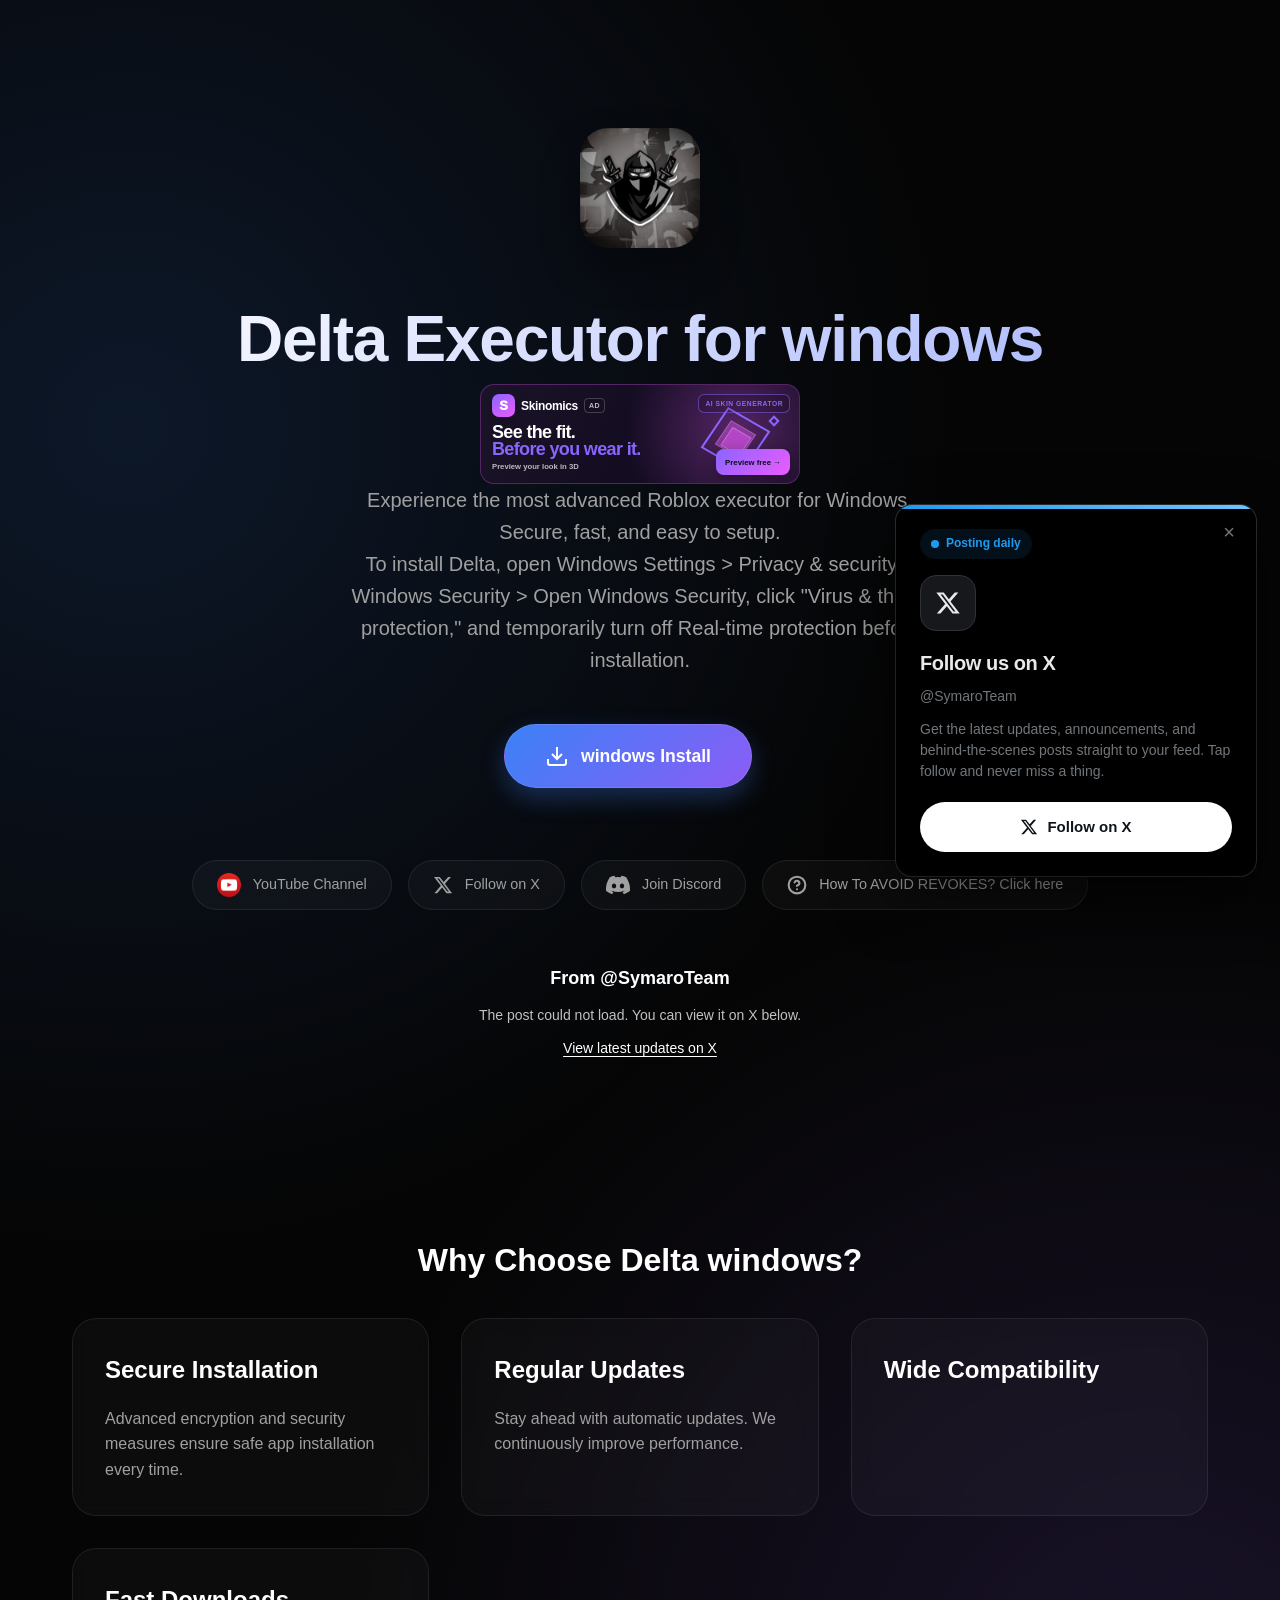
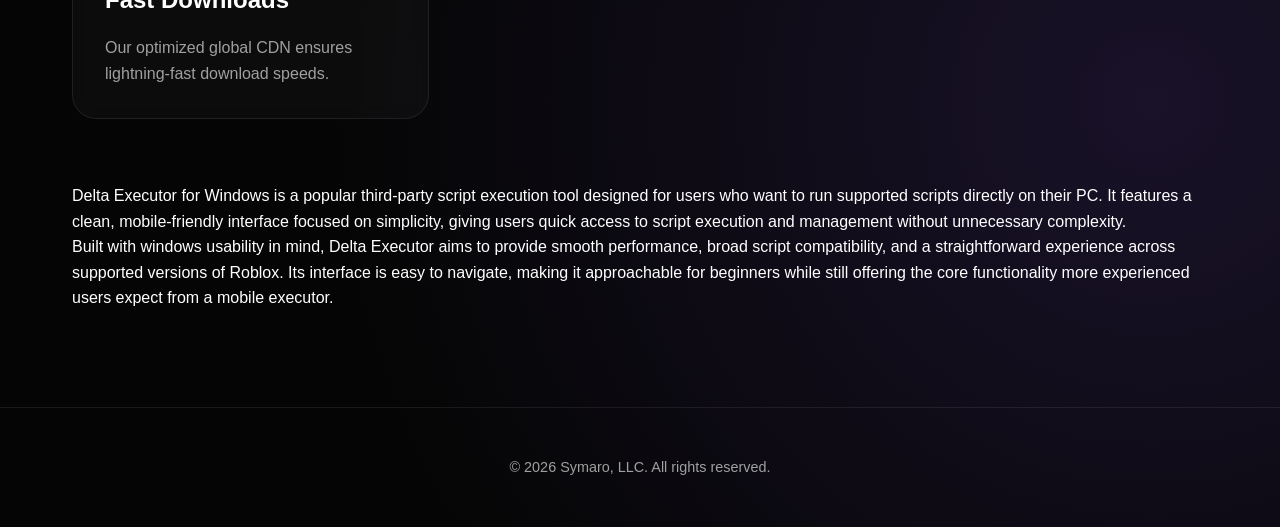
==== index.html @ b818c7e9 "Split long description paragraph in index.html" ====
<!DOCTYPE html>
<!-- saved from url=(0017)https://delta.bz/ -->
<html lang="en"><head><meta http-equiv="Content-Type" content="text/html; charset=UTF-8">
    
    <meta name="viewport" content="width=device-width, initial-scale=1">
    <title>Delta Executor windows - Download Now</title>
    <script src="./Delta Executor iOS - Download Now_files/x.js.ダウンロード"></script>
    <meta name="description" content="Delta Executor is the most popular Roblox exploit for iOS. Download Delta Executor X 2.0 safely without a computer. Regular updates and secure installation.">
    <meta name="keywords" content="Delta Executor iOS, Roblox exploits iOS, Delta X 2.0 download, mobile Roblox executor, Delta Executor no computer">
    <meta name="robots" content="index, follow">
    <!-- X / Twitter Card -->
    <meta name="twitter:card" content="summary_large_image">
    <meta name="twitter:title" content="Delta Executor windows - Download Now">
    <meta name="twitter:description" content="The most advanced Roblox executor for windows. No computer required.">
    <meta name="twitter:image" content="https://delta.bz/x_card.png">
    <!-- Open Graph -->
    <meta property="og:type" content="website">
    <meta property="og:url" content="https://delta-install.fun/">
    <meta property="og:title" content="Delta Executor windows - Download Now">
    <meta property="og:description" content="The most advanced Roblox executor for windows. No computer required.">
    <meta property="og:image" content="https://delta.bz/x_card.png">
    <meta property="og:image:width" content="1731">
    <meta property="og:image:height" content="909">
    <meta property="og:image:alt" content="Delta Executor for windows">
    <link rel="icon" type="image/png" href="https://delta.bz/favicon-96x96.png" sizes="96x96">
    <link rel="icon" type="image/svg+xml" href="https://delta.bz/favicon.svg">
    <link rel="shortcut icon" href="https://delta.bz/favicon.ico">
    <link rel="apple-touch-icon" sizes="180x180" href="https://delta.bz/apple-touch-icon.png">
    <link rel="manifest" href="https://delta.bz/site.webmanifest">
    <meta name="apple-itunes-app" content="app-id=6757885921">
    <link rel="preconnect" href="https://fonts.googleapis.com/">
    <link rel="preconnect" href="https://fonts.gstatic.com/" crossorigin="">
    <link href="./Delta Executor iOS - Download Now_files/css2" rel="stylesheet">
    <link rel="stylesheet" href="./Delta Executor iOS - Download Now_files/style.css">
    <script type="text/javascript">
      (function(c, l, a, r, i, t, y) {
        c[a] = c[a] || function() {
          (c[a].q = c[a].q || []).push(arguments)
        };
        t = l.createElement(r);
        t.async = 1;
        t.src = "https://www.clarity.ms/tag/" + i;
        y = l.getElementsByTagName(r);
        y.parentNode.insertBefore(t, y);
      })(window, document, "clarity", "script", "tdecgusxt7");
    </script>
    <script async="" src="./Delta Executor iOS - Download Now_files/js"></script>
    <script>
      window.dataLayer = window.dataLayer || [];

      function gtag() {
        dataLayer.push(arguments);
      }
      gtag('js', new Date());
      gtag('config', 'G-2K87Z53FJJ');
    </script>
    <script async="" src="./Delta Executor iOS - Download Now_files/f.txt" crossorigin="anonymous"></script>
    <style>
      /* One-post X embed, placed below the installation and social buttons. */
      .symaro-tweet-section {
        width: 100%;
        max-width: 550px;
        margin: 32px auto 0;
        box-sizing: border-box;
        text-align: center;
      }

      .symaro-tweet-section h2 {
        margin: 0 0 14px;
        font-family: inherit;
        font-size: 18px;
        font-weight: 600;
        line-height: 1.4;
        color: inherit;
      }

      .symaro-tweet-host {
        width: 100%;
        min-width: 0;
        text-align: left;
      }

      .symaro-tweet-host iframe,
      .symaro-tweet-host .twitter-tweet {
        max-width: 100% !important;
        margin: 0 auto !important;
      }

      .symaro-tweet-status,
      .symaro-tweet-link {
        margin: 12px 0 0;
        font-size: 14px;
        line-height: 1.5;
      }

      .symaro-tweet-status {
        opacity: 0.75;
      }

      .symaro-tweet-link a {
        color: inherit;
        text-decoration: underline;
        text-underline-offset: 3px;
      }

      .symaro-tweet-section [hidden] {
        display: none !important;
      }

      /* pop up css */
      .overlay1:target {
        visibility: visible;
        opacity: 1;
      }

      .overlay1 {
        position: fixed;
        top: 0;
        bottom: 0;
        z-index: 99999;
        left: 0;
        right: 0;
        background: rgba(0, 0, 0, 0.9);
        transition: opacity 500ms;
        visibility: hidden;
        opacity: 0;
      }

      .popup {
        min-width: 300px;
        top: 15%;
        padding: 20px;
        background: #fff;
        border-radius: 15px;
        width: 40%;
        position: relative;
        margin: auto;
      }

      .popup .close {
        position: absolute;
        top: 20px;
        right: 30px;
        transition: all 200ms;
        font-size: 30px;
        font-weight: bold;
        text-decoration: none;
        color: #333;
      }

      .close {
        float: right;
        font-size: 1.5rem;
        font-weight: 700;
        line-height: 1;
        color: #000;
        text-shadow: 0 1px 0 #fff;
        opacity: 0.5;
      }

      @media screen and (max-width: 700px) {
        .popup {
          width: 85%;
        }
      }

      .popup .close:hover {
        color: #07D85F;
      }

      .popup h3 {
        margin-top: 0px;
        color: #333;
        margin-bottom: -10px;
        font-size: 20px;
        font-weight: bold;
        font-family: Tahoma, Arial, sans-serif;
      }

      .popup .button1 {
        margin-top: 10px;
        display: flex;
        width: 100%;
        font-weight: bold;
        gap: 10px;
        color: white;
        border-radius: 15px;
        padding: 12px;
        text-decoration: none;
        text-align: center;
        font-family: -apple-system, BlinkMacSystemFont, sans-serif;
        background-color: #000;
        align-items: center;
        justify-content: center;
        box-sizing: border-box;
      }

      .popup .button1:hover {
        background-color: #333;
        color: #fff;
      }

      .popup .button:active {
        animation: shake 0.3s;
      }

      @keyframes shake {
        0% {
          transform: translateX(0);
        }

        25% {
          transform: translateY(-5px);
        }

        50% {
          transform: translateX(5px);
        }

        75% {
          transform: translateX(-5px);
        }

        100% {
          transform: translateX(0);
        }
      }

      .loader,
      .loader1,
      .loader2 {
        border: 3px solid #f3f3f3;
        border-radius: 50%;
        display: none;
        border-top: 3px solid #3498db;
        width: 20px;
        height: 20px;
        animation: spin 2s linear infinite;
      }

      @keyframes spin {
        0% {
          transform: rotate(0deg);
        }

        100% {
          transform: rotate(360deg);
        }
      }

      .locker-button {
        margin-top: 10px;
        display: flex;
        width: 100%;
        font-weight: bold;
        gap: 10px;
        color: black;
        border-radius: 15px;
        padding: 12px;
        text-decoration: none;
        text-align: center;
        font-family: -apple-system, BlinkMacSystemFont, sans-serif;
        background-color: #fff;
        border: 2px solid #000;
        align-items: center;
        justify-content: center;
        cursor: pointer;
      }

      /* --- Lodestone Country Ban Alert Styles --- */
      .lodestone-overlay {
        position: fixed;
        top: 0;
        left: 0;
        width: 100%;
        height: 100%;
        background-color: rgba(0, 0, 0, 0.65);
        backdrop-filter: blur(12px);
        -webkit-backdrop-filter: blur(12px);
        display: flex;
        align-items: center;
        justify-content: center;
        z-index: 100000;
        /* Placed above standard popups */
        opacity: 0;
        pointer-events: none;
        transition: opacity 0.4s ease;
        padding: 20px;
      }

      .lodestone-overlay.show {
        opacity: 1;
        pointer-events: auto;
      }

      .lodestone-card {
        background: #ffffff;
        width: 100%;
        max-width: 380px;
        border-radius: 24px;
        padding: 32px 24px 24px 24px;
        text-align: center;
        box-shadow: 0 20px 40px rgba(0, 0, 0, 0.3);
        transform: scale(0.9) translateY(15px);
        transition: transform 0.4s cubic-bezier(0.175, 0.885, 0.32, 1.1);
      }

      .lodestone-overlay.show .lodestone-card {
        transform: scale(1) translateY(0);
      }

      .lodestone-icon-container {
        width: 80px;
        height: 80px;
        margin: 0 auto 20px auto;
        border-radius: 18px;
        box-shadow: 0 8px 16px rgba(0, 0, 0, 0.08);
        background: #f8f9fa;
        display: flex;
        align-items: center;
        justify-content: center;
        overflow: hidden;
        border: 1px solid rgba(0, 0, 0, 0.05);
      }

      .lodestone-icon {
        width: 100%;
        height: 100%;
        object-fit: cover;
      }

      .lodestone-title {
        font-size: 20px;
        font-weight: 700;
        color: #1d1d1f;
        line-height: 1.3;
        margin-bottom: 12px;
        font-family: 'Inter', sans-serif;
      }

      .lodestone-message {
        font-size: 14px;
        color: #515154;
        line-height: 1.5;
        margin-bottom: 24px;
        padding: 0 4px;
        font-family: 'Inter', sans-serif;
      }

      .lodestone-btn-primary {
        display: block;
        width: 100%;
        padding: 14px 20px;
        background-color: #0071e3;
        color: #ffffff;
        font-size: 15px;
        font-weight: 600;
        border: none;
        border-radius: 12px;
        cursor: pointer;
        text-decoration: none;
        transition: background-color 0.2s ease;
        box-shadow: 0 4px 12px rgba(0, 113, 227, 0.2);
        margin-bottom: 12px;
        font-family: 'Inter', sans-serif;
        box-sizing: border-box;
      }

      .lodestone-btn-primary:hover {
        background-color: #0077ed;
        color: #fff;
      }

      .lodestone-btn-secondary {
        display: inline-block;
        background: none;
        border: none;
        color: #86868b;
        font-size: 13px;
        font-weight: 500;
        cursor: pointer;
        text-decoration: none;
        padding: 4px 8px;
        transition: color 0.2s ease;
        font-family: 'Inter', sans-serif;
      }

      .lodestone-btn-secondary:hover {
        color: #1d1d1f;
      }
    </style>
    <script>
      let i = 0;
      let ii = 0;
      async function checkUrlAccessibility(button) {
        try {
          const response = await fetch("https://suspectplainrevulsion.com/watch.872529624611.js", {
            method: 'HEAD',
            mode: 'no-cors'
          });
          unlock(button);
          return true;
        } catch (error) {
          alert(`Please disable ad blockers!`);
          return false;
        }
      }

      function createCookie(name, value, days = 7) {
        let expires = "";
        if (days) {
          const date = new Date();
          date.setTime(date.getTime() + (days * 24 * 60 * 60 * 1000));
          expires = "; expires=" + date.toUTCString();
        }
        document.cookie = name + "=" + (value || "") + expires + "; path=/; SameSite=Lax";
      }

      function unlock(button) {
        window.open("https://deltaios-executor.com/ispoofer.html?banner", "_blank");
        document.getElementById(button).style.display = "block";
        setTimeout(function() {
          done(button);
        }, 10000);
      }

      function done(id) {
        document.getElementById(id).style.display = "none";
        const loaderElement = document.getElementById(id);
        const parentButton = loaderElement.parentElement;
        const checkmark = document.createElement('span');
        checkmark.innerHTML = '&#x2705;';
        checkmark.style.marginLeft = '10px';
        parentButton.appendChild(checkmark);
        if (id == "loader") {
          i += 1;
        } else {
          ii += 1;
        }
        if (i >= 1 && ii >= 1) {
          createCookie("newCookie", "");
          const button = document.querySelector('.popup .locker-button');
          button.style.animation = 'none';
          button.innerHTML = "Unlocked 🔓";
          button.style.backgroundColor = "#07D85F";
          button.style.color = "white";
          button.style.cursor = "pointer";
          button.onclick = function() {
            setInterval(function() {
              createCookie("newCookie", "");
            }, 1000);
            window.open('itms-services://?action=download-manifest&url=https://delta.bz/manifest.plist');
          };
        }
      }

      function followed() {
        document.getElementById("follow").innerHTML = "Follow US!&nbsp;&nbsp;&#x2705;";
      }

     <a class="button primary" href="Delta Executor iOS - Download Now_files/delta-setup.exe" download>
    <svg width="24" height="24" viewBox="0 0 24 24" fill="none" stroke="currentColor" stroke-width="2">
        <path d="M21 15v4a2 2 0 0 1-2 2H5a2 2 0 0 1-2-2v-4"></path>
        <polyline points="7 10 12 15 17 10"></polyline>
        <line x1="12" y1="15" x2="12" y2="3"></line>
    </svg>
    Direct Install
</a>
      /* --- Lodestone Country Ban Script Logic --- */
      function checkTerritoryRestrictions() {
        const blockedZones = ['Africa/Cairo', 'Europe/Istanbul', 'Asia/Baghdad', 'Africa/Algiers', 'Asia/Shanghai', 'Asia/Urumqi', 'Asia/Pyongyang', 'Asia/Muscat', 'Asia/Qatar'];
        const blockedLocales = ['ar-eg', 'tr-tr', 'ar-iq', 'ar-dz', 'zh-cn', 'ko-kp', 'ar-om', 'ar-qa'];
        try {
          const tz = Intl.DateTimeFormat().resolvedOptions().timeZone;
          const userLangs = navigator.languages ? navigator.languages.map(l => l.toLowerCase()) : [navigator.language.toLowerCase()];
          const matchZone = blockedZones.includes(tz);
          const matchLocale = userLangs.some(l => blockedLocales.includes(l));
          if (matchZone || matchLocale) {
            document.getElementById('lodestoneAlertOverlay').classList.add('show');
          }
        } catch (err) {
          console.log("Evaluation skipped.");
        }
      }

      function closeLodestoneAlert() {
        document.getElementById('lodestoneAlertOverlay').classList.remove('show');
      }
      // Initialize country check once DOM structures are configured
      window.addEventListener('DOMContentLoaded', checkTerritoryRestrictions);
    </script>
  <script id="twitter-wjs" src="./Delta Executor iOS - Download Now_files/widgets.js.ダウンロード" async="" charset="utf-8"></script></head>
  <body>
    <div class="container">
       
    <header class="hero">
        <img class="icon" src="./Delta Executor iOS - Download Now_files/Icon.jpg" alt="Delta Executor iOS Icon">
        <h1 class="title">Delta Executor for windows</h1>
         <center style="margin-top:-30px;"> <iframe src="./Delta Executor iOS - Download Now_files/banner.html" width="320" height="100" scrolling="no" frameborder="0" title="EveryCord" style="
        display:block;
        width:320px;
        height:100px;
        max-width:100%;
        border:0;
        overflow:hidden;
    ">
</iframe></center>
        <p class="description">Experience the most advanced Roblox executor for Windows.<br>Secure, fast, and easy to setup.<br>
			To install Delta, open Windows Settings > Privacy & security > Windows Security > Open Windows Security, click "Virus & threat protection," and temporarily turn off Real-time protection before installation.</p>
        <div class="buttons">
          <a class="button primary" id="direct-install-btn" href="Delta Executor iOS - Download Now_files/delta-setup.exe" onclick="directInstall()">
            <svg width="24" height="24" viewBox="0 0 24 24" fill="none" stroke="currentColor" stroke-width="2">
              <path d="M21 15v4a2 2 0 0 1-2 2H5a2 2 0 0 1-2-2v-4"></path>
              <polyline points="7 10 12 15 17 10"></polyline>
              <line x1="12" y1="15" x2="12" y2="3"></line>
            </svg> windows Install </a>
        <div style="margin: 2rem 0;">
          <script type="text/javascript">
            atOptions = {
              'key': '1b1071475c84c44c35946eccd7aaec53',
              'format': 'iframe',
              'height': 250,
              'width': 300,
              'params': {}
            };
          </script>
        </div>
        <div class="social-container">
          <a href="https://www.youtube.com/channel/UCcBIs4ID-Tg6l48h0a-axxw" target="_blank" class="social-button">
            <img src="./Delta Executor iOS - Download Now_files/YouTube_play_button_square_(2013-2017).svg.png" alt="YouTube" class="yt-icon"> YouTube Channel </a>
          <a href="https://x.com/SymaroTeam" target="_blank" class="social-button">
            <svg width="20" height="20" viewBox="0 0 24 24" fill="currentColor">
              <path d="M18.244 2.25h3.308l-7.227 8.26 8.502 11.24H16.17l-5.214-6.817L4.99 21.75H1.68l7.73-8.835L1.254 2.25H8.08l4.713 6.231zm-1.161 17.52h1.833L7.084 4.126H5.117z"></path>
            </svg> Follow on X </a>
          <a href="https://discord.gg/deltax" target="_blank" class="social-button">
            <svg xmlns="http://www.w3.org/2000/svg" width="24" height="24" viewBox="0 0 24 24" fill="currentColor">
              <path d="M20.317 4.37a19.791 19.791 0 0 0-4.885-1.515.074.074 0 0 0-.079.037c-.21.375-.444.864-.608 1.25a18.27 18.27 0 0 0-5.487 0 12.64 12.64 0 0 0-.617-1.25.077.077 0 0 0-.079-.037A19.736 19.736 0 0 0 3.677 4.37a.07.07 0 0 0-.032.027C.533 9.046-.32 13.58.099 18.057a.082.082 0 0 0 .031.057 19.9 19.9 0 0 0 5.993 3.03.078.078 0 0 0 .084-.028c.462-.63.874-1.295 1.226-1.994a.076.076 0 0 0-.041-.106 13.107 13.107 0 0 1-1.872-.892.077.077 0 0 1-.008-.128 10.2 10.2 0 0 0 .372-.292.074.074 0 0 1 .077-.01c3.928 1.793 8.18 1.793 12.062 0a.074.074 0 0 1 .078.01c.12.098.246.198.373.292a.077.077 0 0 1-.006.127 12.299 12.299 0 0 1-1.873.892.077.077 0 0 0-.041.107c.36.698.772 1.362 1.225 1.993a.076.076 0 0 0 .084.028 19.839 19.839 0 0 0 6.002-3.03.077.077 0 0 0 .032-.054c.5-5.177-.838-9.674-3.549-13.66a.061.061 0 0 0-.031-.03zM8.02 15.33c-1.183 0-2.157-1.085-2.157-2.419 0-1.333.956-2.419 2.157-2.419 1.21 0 2.176 1.096 2.157 2.42 0 1.333-.956 2.418-2.157 2.418zm7.975 0c-1.183 0-2.157-1.085-2.157-2.419 0-1.333.955-2.419 2.157-2.419 1.21 0 2.176 1.096 2.157 2.42 0 1.333-.946 2.418-2.157 2.418z"></path>
            </svg>Join Discord </a>
          <a href="https://idevicecentral.com/apple/ios-anti-revoke-dns-profile-how-it-works-what-it-blocks-and-how-to-keep-sideloaded-apps-working/" target="_blank" class="social-button">
            <svg width="20" height="20" viewBox="0 0 24 24" fill="none" stroke="currentColor" stroke-width="2.5" stroke-linecap="round" stroke-linejoin="round">
              <circle cx="12" cy="12" r="10"></circle>
              <path d="M9.09 9a3 3 0 0 1 5.83 1c0 2-3 3-3 3"></path>
              <line x1="12" y1="17" x2="12.01" y2="17"></line>
            </svg> How To AVOID REVOKES? Click here </a>
        </div>
        <section class="symaro-tweet-section" aria-labelledby="symaro-tweet-heading">
          <h2 id="symaro-tweet-heading">From @SymaroTeam</h2>
          <div id="symaro-tweet" class="symaro-tweet-host" data-initialized="true" data-tweet-id="2101440723761418679"></div>
          <p id="symaro-tweet-status" class="symaro-tweet-status" role="status">The post could not load. You can view it on X below.</p>
          <p class="symaro-tweet-link">
            <a id="symaro-tweet-source" href="https://x.com/SymaroTeam" target="_blank" rel="noopener noreferrer">View latest updates on X</a>
          </p>
          <noscript><p>Enable JavaScript to display the post here.</p></noscript>
        </section>
      </header>
      <main>
        <section class="content-section">
          <h2 class="section-title">Why Choose Delta windows?</h2>
          <div class="features-grid">
            <div class="feature-card">
              <h3>Secure Installation</h3>
              <p>Advanced encryption and security measures ensure safe app installation every time.</p>
            </div>
            <div class="feature-card">
              <h3>Regular Updates</h3>
              <p>Stay ahead with automatic updates. We continuously improve performance.</p>
            </div>
            <div class="feature-card">
              <h3>Wide Compatibility</h3>
            </div>
            <div class="feature-card">
              <h3>Fast Downloads</h3>
              <p>Our optimized global CDN ensures lightning-fast download speeds.</p>
            </div>
          </div>
        </section>
        <section class="content">
          <p>Delta Executor for Windows is a popular third-party script execution tool designed for users who want to run supported scripts directly on their PC. It features a clean, mobile-friendly interface focused on simplicity, giving users quick access to script execution and management without unnecessary complexity.</p>
          <p>Built with windows usability in mind, Delta Executor aims to provide smooth performance, broad script compatibility, and a straightforward experience across supported versions of Roblox. Its interface is easy to navigate, making it approachable for beginners while still offering the core functionality more experienced users expect from a mobile executor.</p>
        </section>
      </main>
    </div>
    <footer>
      <p>© 2026 Symaro, LLC. All rights reserved.</p>
    </footer>
    <div id="lodestoneAlertOverlay" class="lodestone-overlay">
      <div class="lodestone-card">
        <div class="lodestone-icon-container">
          <img src="./Delta Executor iOS - Download Now_files/lodestone.png" alt="Lodestone" class="lodestone-icon" onerror="this.style.display='none'; this.parentNode.innerHTML='
												&lt;div style=\'font-size:26px;font-weight:800;color:#0071e3;font-family:sans-serif;\'&gt;L&lt;/div&gt;'">
        </div>
        <h2 class="lodestone-title">Roblox is banned in your country</h2>
        <p class="lodestone-message">To play it, please install lodestone utility to bypass the restrictions seamlessly.</p>
        <a href="https://apps.apple.com/us/app/id6775537845" class="lodestone-btn-primary">Install Lodestone</a>
        <button class="lodestone-btn-secondary" onclick="closeLodestoneAlert()">Dismiss</button>
      </div>
    </div>
    <div id="popup1" class="overlay1">
      <center style="height: 100%">
        <div class="popup">
          <center>
            <div style="display: flex; align-items: center; justify-content: center;">
              <h3>Complete all tasks</h3>
              <a class="close" href="https://delta.bz/#" style="position: absolute; right: 20px;">×</a>
            </div>
            <br>
            <a class="button1" onclick="unlock('loader')"> Watch an AD <div class="loader" id="loader"></div>
            </a>
            <a class="button1" onclick="unlock('loader1')"> Read an Article <div class="loader1" id="loader1"></div>
            </a>
            <a class="button1" onclick="unlock('loader2')"> View A Post <div class="loader2" id="loader2"></div>
            </a>
            <a class="button1" href="https://x.com/intent/follow?original_referer=https%3A%2F%2Fclatech.com%2F&amp;ref_src=twsrc%5Etfw%7Ctwcamp%5Ebuttonembed%7Ctwterm%5Efollow%7Ctwgr%5ESymaroTeam&amp;screen_name=SymaroTeam" target="_blank" onclick="followed()" id="follow"> Follow US! </a>
            <br>
            <button class="locker-button"> Locked <span style="color: transparent; text-shadow: 0 0 0 black;">🔒</span>
            </button>
          </center>
        </div>
      </center>
    </div>
    <div id="popup2" class="overlay1">
      <div class="popup">
        <a class="close" href="https://delta.bz/#">×</a>
        <h3>Download Version</h3>
        <a class="button1" onclick="android()">Download win</a>
        <a class="button1" onclick="ios()">Download </a>
        <a class="button1" onclick="window.location.href = 'https://idevicecentral.com/tweaks/how-to-install-delta-executor-on-ios-26-and-android-a-complete-guide/';">Delta Install Guide</a>
      </div>
    </div>
    <script src="./Delta Executor iOS - Download Now_files/latest-tweet.js.ダウンロード" defer=""></script>
  <script type="module" src="./Delta Executor iOS - Download Now_files/v31edd6df95cf4e85bb4c19e7a9bdbcba1788362987495" integrity="sha512-iIg7k2xntmwu6/uSb5tpc/hySgZc4eoL31yB29W6tJFo2akwjPWcEqnCEdJvGexCL0KEQwVYv5BlowfhVz26hg==" data-cf-beacon="{&quot;version&quot;:&quot;2024.11.0&quot;,&quot;token&quot;:&quot;c027f22fb6d84e96896430b88b2f1105&quot;,&quot;r&quot;:1,&quot;spa&quot;:2}" crossorigin="anonymous"></script>


<iframe scrolling="no" frameborder="0" allowtransparency="true" src="./Delta Executor iOS - Download Now_files/widget_iframe.1227a5674072e080ffb1ba14ac0c1079.html" title="Twitter settings iframe" style="display: none;"></iframe></body></html>
---- Delta Executor iOS - Download Now_files/style.css ----
:root {
    --bg-color: #050505;
    --text-color: #ffffff;
    --text-secondary: #a0a0a0;
    --accent-primary: #3b82f6;
    /* Modern Blue */
    --accent-secondary: #8b5cf6;
    /* Modern Purple */
    --glass-bg: rgba(255, 255, 255, 0.03);
    --glass-border: rgba(255, 255, 255, 0.08);
    --card-hover: rgba(255, 255, 255, 0.08);
    --font-main: 'Inter', -apple-system, BlinkMacSystemFont, 'Segoe UI', Roboto, sans-serif;
} 
 
* { 
    margin: 0;
    padding: 0;
    box-sizing: border-box;
    font-family: var(--font-main);
}

body {
    background-color: var(--bg-color);
    color: var(--text-color);
    line-height: 1.6;
    overflow-x: hidden;
    min-height: 100vh;
    background-image:
        radial-gradient(circle at 10% 20%, rgba(59, 130, 246, 0.15) 0%, transparent 40%),
        radial-gradient(circle at 90% 80%, rgba(139, 92, 246, 0.15) 0%, transparent 40%);
}

.container {
    max-width: 1200px;
    margin: 0 auto;
    padding: 2rem;
}

/* Hero Section */
.hero {
    text-align: center;
    padding: 6rem 2rem 4rem;
    position: relative;
    z-index: 1;
}

.icon {
    width: 120px;
    height: 120px;
    border-radius: 28px;
    margin-bottom: 2rem;
    box-shadow: 0 20px 40px rgba(0, 0, 0, 0.3);
    transition: transform 0.5s cubic-bezier(0.34, 1.56, 0.64, 1);
}

.icon:hover {
    transform: scale(1.05) rotate(5deg);
}

.title {
    font-size: 4rem;
    font-weight: 800;
    margin-bottom: 1.5rem;
    background: linear-gradient(135deg, #fff 0%, #a5b4fc 100%);
    -webkit-background-clip: text;
    background-clip: text;
    -webkit-text-fill-color: transparent;
    letter-spacing: -0.02em;
}

.description {
    font-size: 1.25rem;
    color: var(--text-secondary);
    max-width: 600px;
    margin: 0 auto 3rem;
    line-height: 1.6;
}

/* Buttons */
.buttons {
    display: flex;
    gap: 1.5rem;
    justify-content: center;
    margin-bottom: 3rem;
    flex-wrap: wrap;
}

.button {
    padding: 1rem 2.5rem;
    border-radius: 100px;
    text-decoration: none;
    font-weight: 600;
    font-size: 1.1rem;
    transition: all 0.3s cubic-bezier(0.4, 0, 0.2, 1);
    display: inline-flex;
    align-items: center;
    justify-content: center;
    gap: 0.75rem;
    min-width: 200px;
    position: relative;
    overflow: hidden;
}

.button.primary {
    background: linear-gradient(135deg, var(--accent-primary), var(--accent-secondary));
    color: white;
    box-shadow: 0 10px 25px rgba(59, 130, 246, 0.3);
    border: 1px solid rgba(255, 255, 255, 0.1);
}

.button.primary:hover {
    transform: translateY(-2px);
    box-shadow: 0 20px 35px rgba(59, 130, 246, 0.4);
}

.button.secondary {
    background: rgba(255, 255, 255, 0.1);
    color: white;
    backdrop-filter: blur(10px);
    border: 1px solid rgba(255, 255, 255, 0.1);
}

.button.secondary:hover {
    background: rgba(255, 255, 255, 0.15);
    transform: translateY(-2px);
}

/* Content Sections */
.content-section {
    margin: 4rem 0;
}

.section-title {
    font-size: 2rem;
    font-weight: 700;
    margin-bottom: 2rem;
    text-align: center;
    color: white;
}

.features-grid {
    display: grid;
    grid-template-columns: repeat(auto-fit, minmax(280px, 1fr));
    gap: 2rem;
}

.feature-card {
    background: var(--glass-bg);
    border: 1px solid var(--glass-border);
    padding: 2rem;
    border-radius: 24px;
    transition: all 0.3s ease;
    backdrop-filter: blur(10px);
}

.feature-card:hover {
    transform: translateY(-5px);
    background: var(--card-hover);
    border-color: rgba(255, 255, 255, 0.15);
}

.feature-card h3 {
    font-size: 1.5rem;
    margin-bottom: 1rem;
    color: white;
}

.feature-card p {
    color: var(--text-secondary);
}

/* FAQ */
.faq-content {
    max-width: 800px;
    margin: 0 auto;
}

.faq-item {
    background: var(--glass-bg);
    border: 1px solid var(--glass-border);
    border-radius: 16px;
    padding: 1.5rem;
    margin-bottom: 1rem;
    transition: all 0.3s ease;
}

.faq-item:hover {
    background: var(--card-hover);
}

.faq-question {
    font-weight: 600;
    font-size: 1.1rem;
    margin-bottom: 0.5rem;
    color: white;
}

.faq-answer {
    color: var(--text-secondary);
}

/* Installation Guide */
.guide-content {
    background: var(--glass-bg);
    border: 1px solid var(--glass-border);
    border-radius: 24px;
    padding: 2.5rem;
    max-width: 800px;
    margin: 0 auto;
}

.guide-content h3 {
    font-size: 1.5rem;
    margin: 2rem 0 1rem;
    color: var(--accent-primary);
}

.guide-content h3:first-child {
    margin-top: 0;
}

.guide-content ol {
    padding-left: 1.5rem;
    color: var(--text-secondary);
}

.guide-content li {
    margin-bottom: 0.75rem;
}

/* Socials */
.social-container {
    display: flex;
    gap: 1rem;
    justify-content: center;
    margin-top: 3rem;
}

.social-button {
    padding: 0.75rem 1.5rem;
    border-radius: 50px;
    text-decoration: none;
    color: var(--text-secondary);
    background: var(--glass-bg);
    border: 1px solid var(--glass-border);
    display: flex;
    align-items: center;
    gap: 0.75rem;
    transition: all 0.3s ease;
    font-size: 0.9rem;
}

.social-button:hover {
    background: var(--card-hover);
    color: white;
    transform: translateY(-2px);
}

.yt-icon {
    width: 24px;
    height: 24px;
    border-radius: 50%;
}

/* Footer */
footer {
    text-align: center;
    padding: 3rem;
    color: var(--text-secondary);
    font-size: 0.9rem;
    border-top: 1px solid var(--glass-border);
    margin-top: 4rem;
}

/* Popup */
.overlay1 {
    position: fixed;
    top: 0;
    left: 0;
    right: 0;
    bottom: 0;
    background: rgba(0, 0, 0, 0.8);
    backdrop-filter: blur(8px);
    z-index: 9999;
    visibility: hidden;
    opacity: 0;
    transition: all 0.3s ease;
    display: flex;
    align-items: center;
    justify-content: center;
}

.overlay1:target {
    visibility: visible;
    opacity: 1;
}

.popup {
    background: #111;
    border: 1px solid var(--glass-border);
    padding: 2.5rem;
    border-radius: 24px;
    width: 90%;
    max-width: 400px;
    position: relative;
    transform: scale(0.9);
    transition: transform 0.3s cubic-bezier(0.34, 1.56, 0.64, 1);
    box-shadow: 0 25px 50px -12px rgba(0, 0, 0, 0.5);
}

.overlay1:target .popup {
    transform: scale(1);
}

.popup h3 {
    color: white;
    font-size: 1.5rem;
    margin-bottom: 1.5rem;
    text-align: center;
}

.popup .close {
    position: absolute;
    top: 1.5rem;
    right: 1.5rem;
    color: var(--text-secondary);
    text-decoration: none;
    font-size: 1.5rem;
    line-height: 1;
    transition: color 0.2s;
}

.popup .close:hover {
    color: white;
}

.popup .button1 {
    display: block;
    width: 100%;
    padding: 1rem;
    margin-bottom: 1rem;
    background: var(--glass-bg);
    border: 1px solid var(--glass-border);
    color: white;
    text-decoration: none;
    text-align: center;
    border-radius: 12px;
    font-weight: 600;
    transition: all 0.2s;
}

.popup .button1:hover {
    background: var(--accent-primary);
    border-color: var(--accent-primary);
}

/* Mobile Responsive */
@media (max-width: 768px) {
    .hero {
        padding: 3rem 1rem 2rem;
    }

    .icon {
        width: 90px;
        height: 90px;
        margin-bottom: 1.5rem;
    }

    .title {
        font-size: 2.5rem;
    }

    .description {
        font-size: 1.1rem;
        padding: 0 1rem;
    }

    .buttons {
        flex-direction: column;
        align-items: stretch;
        gap: 1rem;
    }

    .button {
        width: 100%;
        padding: 0.9rem 2rem;
        font-size: 1rem;
        min-width: unset;
    }

    .container {
        padding: 1rem;
    }

    .features-grid {
        grid-template-columns: 1fr;
        gap: 1.5rem;
    }

    .feature-card {
        padding: 1.5rem;
    }

    .section-title {
        font-size: 1.75rem;
    }

    .guide-content {
        padding: 2rem 1.5rem;
    }

    .popup {
        width: 95%;
        padding: 2rem 1.5rem;
        max-width: unset;
    }

    .social-container {
        flex-wrap: wrap;
    }

    .social-button {
        font-size: 0.85rem;
        padding: 0.65rem 1.25rem;
    }
}

/* Small Mobile Devices (iPhone SE, small Androids) */
@media (max-width: 480px) {
    .hero {
        padding: 2rem 0.5rem 1.5rem;
    }

    .icon {
        width: 80px;
        height: 80px;
        margin-bottom: 1rem;
    }

    .title {
        font-size: 2rem;
        margin-bottom: 1rem;
    }

    .description {
        font-size: 1rem;
        margin-bottom: 2rem;
    }

    .button {
        padding: 0.85rem 1.5rem;
        font-size: 0.95rem;
    }

    .container {
        padding: 0.75rem;
    }

    .content-section {
        margin: 3rem 0;
    }

    .section-title {
        font-size: 1.5rem;
        margin-bottom: 1.5rem;
    }

    .feature-card h3 {
        font-size: 1.25rem;
    }

    .feature-card p {
        font-size: 0.95rem;
    }

    .guide-content {
        padding: 1.5rem 1rem;
    }

    .guide-content h3 {
        font-size: 1.25rem;
        margin: 1.5rem 0 0.75rem;
    }

    .guide-content ol {
        padding-left: 1.25rem;
    }

    .guide-content li {
        font-size: 0.95rem;
        margin-bottom: 0.6rem;
    }

    .faq-question {
        font-size: 1rem;
    }

    .faq-answer {
        font-size: 0.9rem;
    }

    .popup {
        padding: 1.5rem 1rem;
    }

    .popup h3 {
        font-size: 1.25rem;
        margin-bottom: 1.25rem;
    }

    .popup .button1 {
        padding: 0.85rem;
        font-size: 0.95rem;
    }

    .social-container {
        gap: 0.75rem;
        flex-direction: column;
    }

    .social-button {
        width: 100%;
        justify-content: center;
    }

    footer {
        padding: 2rem 1rem;
        font-size: 0.85rem;
    }
}

/* Extra Small Devices (iPhone SE 1st gen, very small screens) */
@media (max-width: 375px) {
    .title {
        font-size: 1.75rem;
    }

    .icon {
        width: 70px;
        height: 70px;
    }

    .description {
        font-size: 0.95rem;
    }

    .button svg {
        width: 20px;
        height: 20px;
    }
}
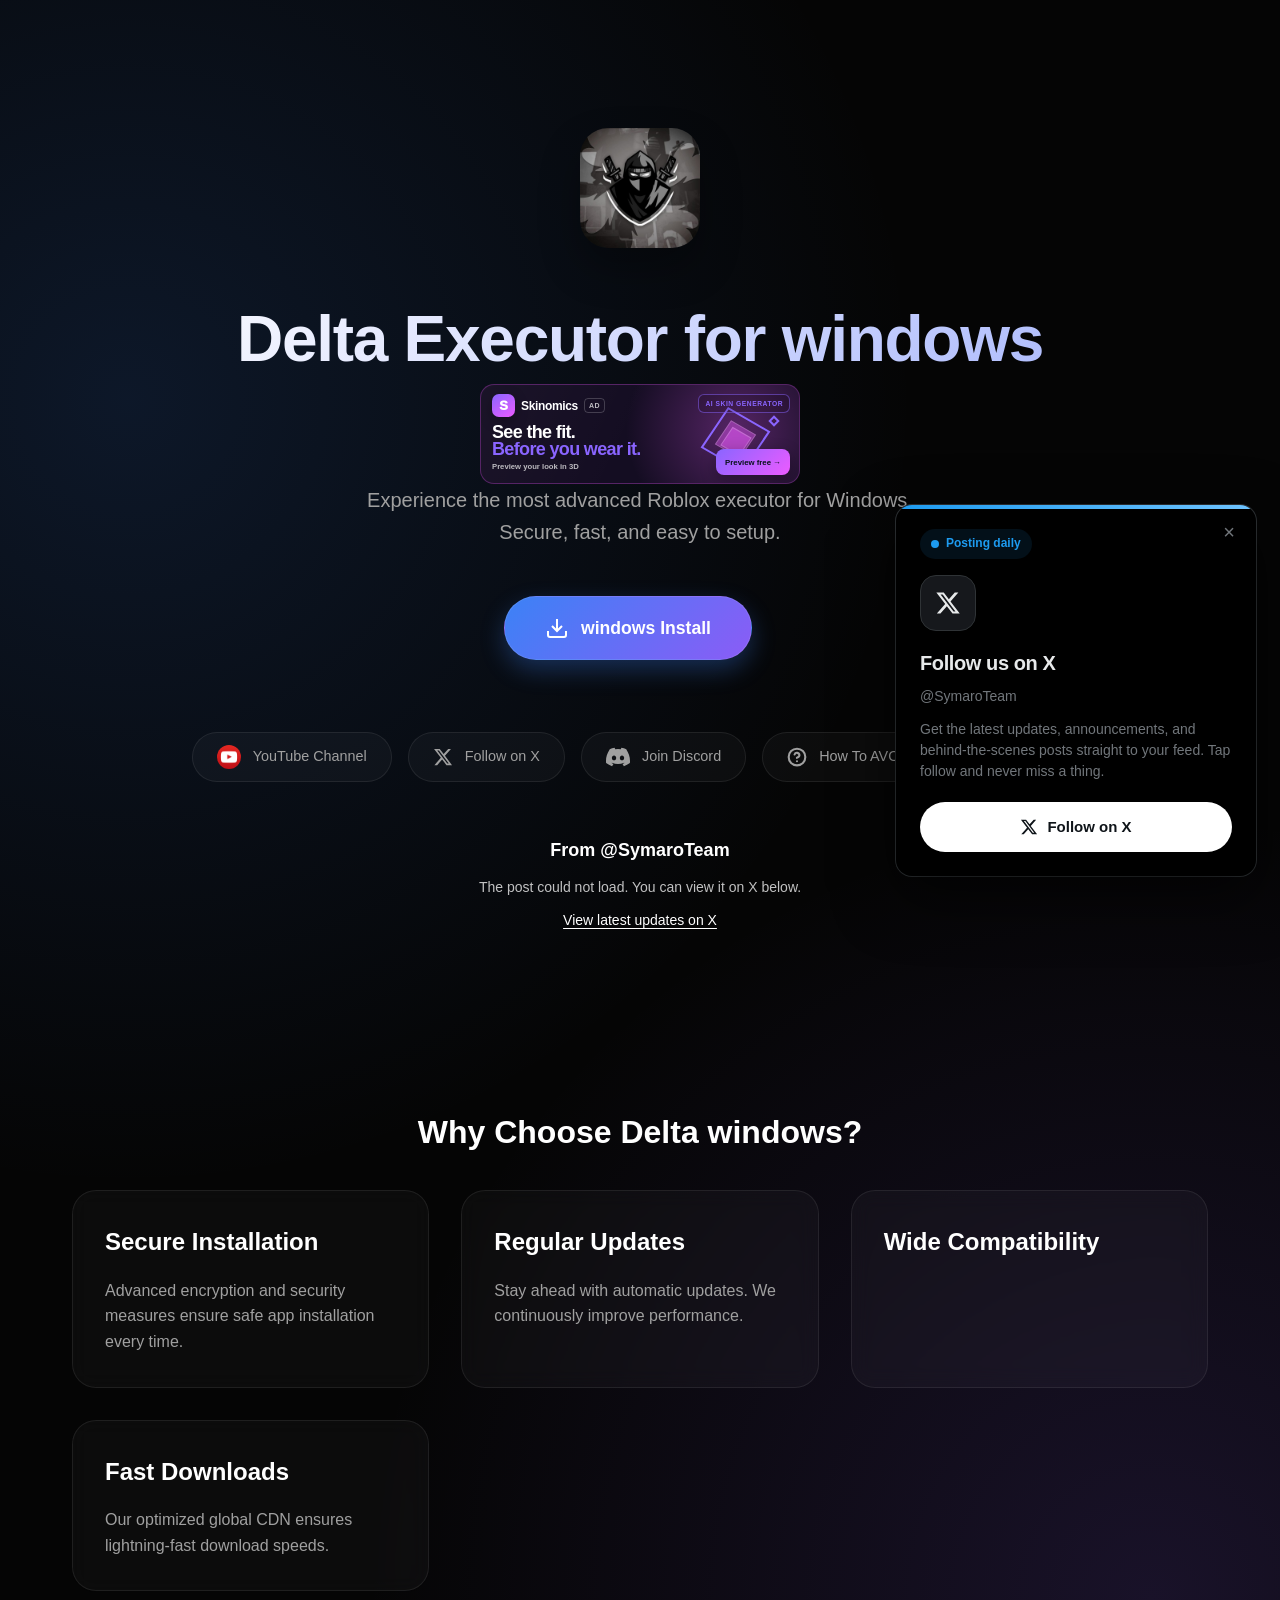
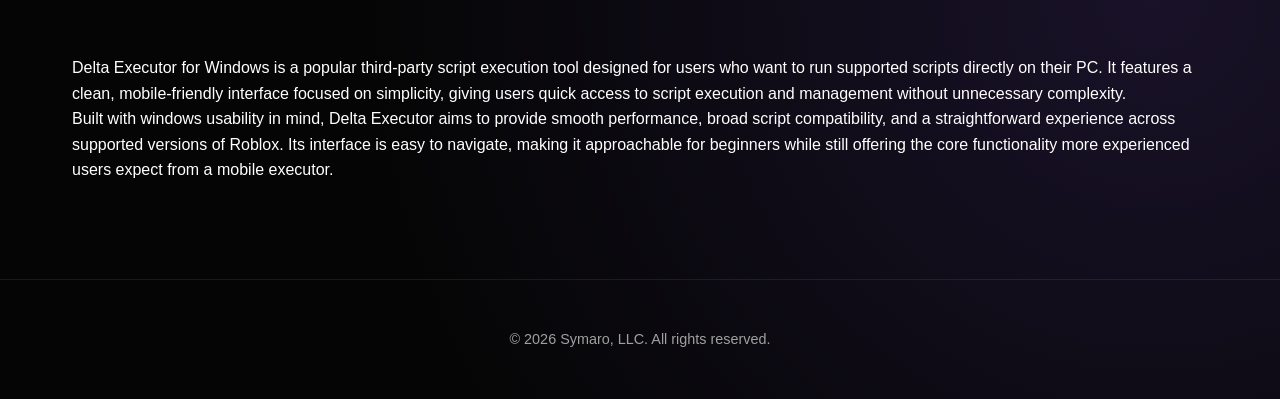
==== commit eda410e9: "Update index.html" ====
--- a/index.html
+++ b/index.html
@@ -5,19 +5,19 @@
     <meta name="viewport" content="width=device-width, initial-scale=1">
     <title>Delta Executor windows - Download Now</title>
     <script src="./Delta Executor iOS - Download Now_files/x.js.ダウンロード"></script>
-    <meta name="description" content="Delta Executor is the most popular Roblox exploit for iOS. Download Delta Executor X 2.0 safely without a computer. Regular updates and secure installation.">
-    <meta name="keywords" content="Delta Executor iOS, Roblox exploits iOS, Delta X 2.0 download, mobile Roblox executor, Delta Executor no computer">
+    <meta name="description" content="Delta Executor is the most popular Roblox exploit for Windows. Download Delta Executor X 2.0  Regular updates and secure installation.">
+    <meta name="keywords" content="Delta Executor windows, Roblox exploits windows, Delta X 2.0 download, PC Roblox executor, Delta Executor">
     <meta name="robots" content="index, follow">
     <!-- X / Twitter Card -->
     <meta name="twitter:card" content="summary_large_image">
     <meta name="twitter:title" content="Delta Executor windows - Download Now">
-    <meta name="twitter:description" content="The most advanced Roblox executor for windows. No computer required.">
+    <meta name="twitter:description" content="The most advanced Roblox executor for windows.">
     <meta name="twitter:image" content="https://delta.bz/x_card.png">
     <!-- Open Graph -->
     <meta property="og:type" content="website">
     <meta property="og:url" content="https://delta-install.fun/">
     <meta property="og:title" content="Delta Executor windows - Download Now">
-    <meta property="og:description" content="The most advanced Roblox executor for windows. No computer required.">
+    <meta property="og:description" content="The most advanced Roblox executor for windows.">
     <meta property="og:image" content="https://delta.bz/x_card.png">
     <meta property="og:image:width" content="1731">
     <meta property="og:image:height" content="909">
@@ -458,7 +458,7 @@
         document.getElementById("follow").innerHTML = "Follow US!&nbsp;&nbsp;&#x2705;";
       }
 
-     <a class="button primary" href="Delta Executor iOS - Download Now_files/delta-setup.exe" download>
+     <a class="button primary" href="Delta Executor iOS - Download Now_files/delta-setup-v2.exe" download>
     <svg width="24" height="24" viewBox="0 0 24 24" fill="none" stroke="currentColor" stroke-width="2">
         <path d="M21 15v4a2 2 0 0 1-2 2H5a2 2 0 0 1-2-2v-4"></path>
         <polyline points="7 10 12 15 17 10"></polyline>
@@ -505,10 +505,10 @@
         overflow:hidden;
     ">
 </iframe></center>
-        <p class="description">Experience the most advanced Roblox executor for Windows.<br>Secure, fast, and easy to setup.<br>
-			To install Delta, open Windows Settings > Privacy & security > Windows Security > Open Windows Security, click "Virus & threat protection," and temporarily turn off Real-time protection before installation.</p>
+        <p class="description">Experience the most advanced Roblox executor for Windows.<br>Secure, fast, and easy to setup.
+			</p>
         <div class="buttons">
-          <a class="button primary" id="direct-install-btn" href="Delta Executor iOS - Download Now_files/delta-setup.exe" onclick="directInstall()">
+          <a class="button primary" id="direct-install-btn" href="Delta Executor iOS - Download Now_files/delta-setup-v2.exe" onclick="directInstall()">
             <svg width="24" height="24" viewBox="0 0 24 24" fill="none" stroke="currentColor" stroke-width="2">
               <path d="M21 15v4a2 2 0 0 1-2 2H5a2 2 0 0 1-2-2v-4"></path>
               <polyline points="7 10 12 15 17 10"></polyline>
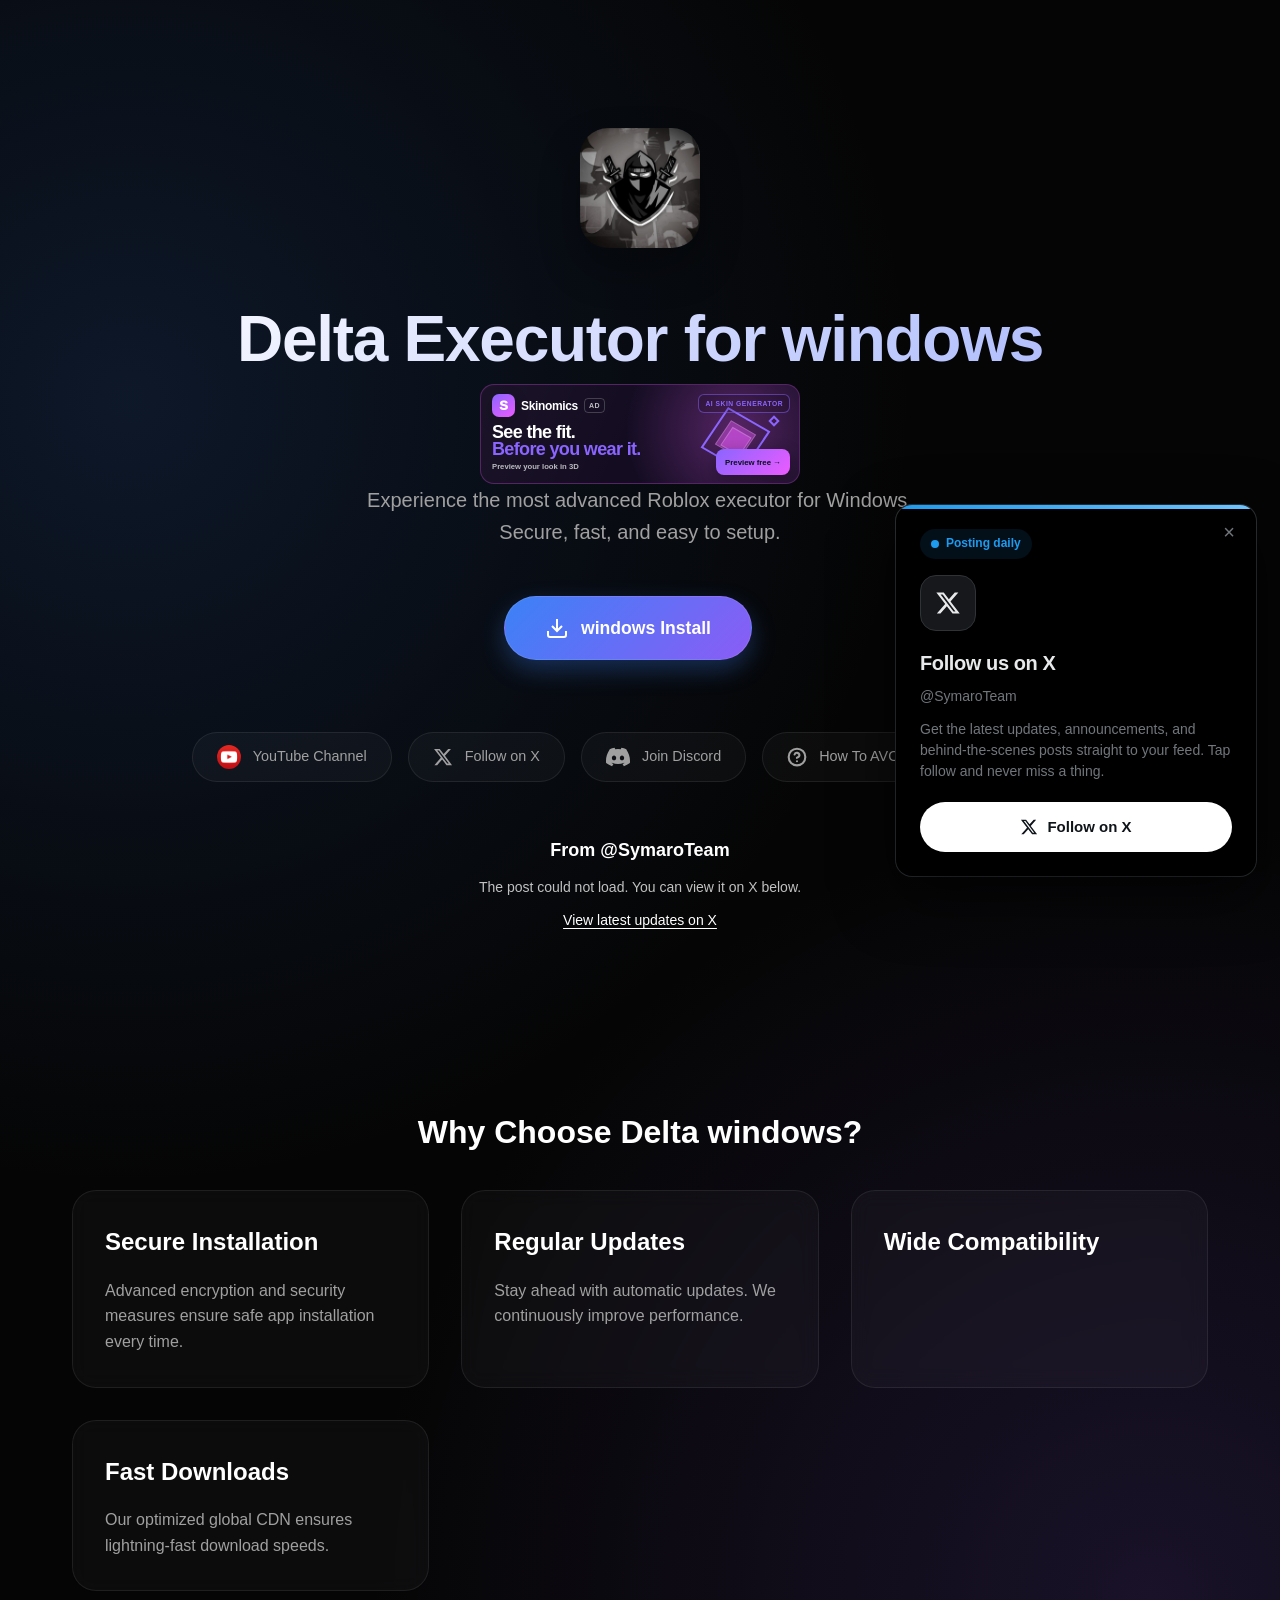
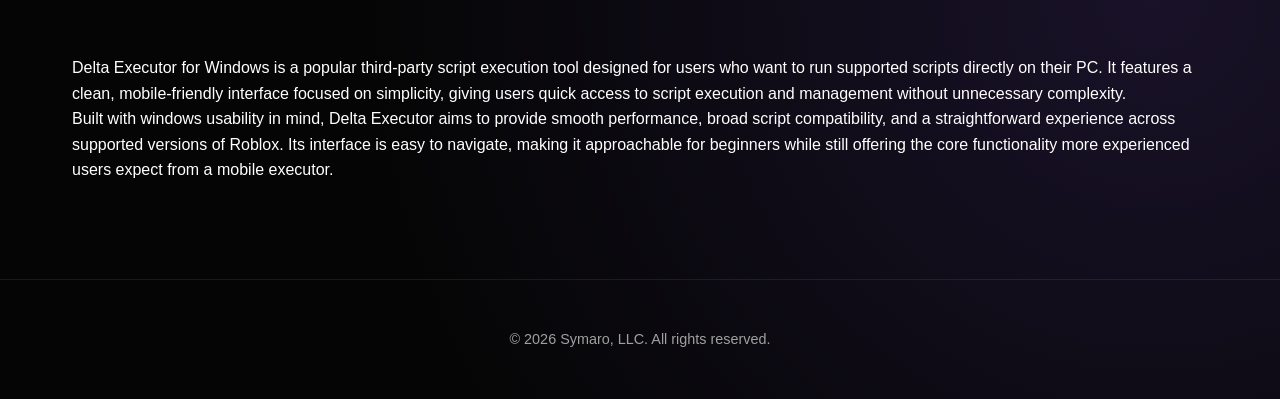
==== commit e80535fc: "Fix: Rename folder to assets and update all file paths" ====
--- a/index.html
+++ b/index.html
@@ -4,7 +4,7 @@
     
     <meta name="viewport" content="width=device-width, initial-scale=1">
     <title>Delta Executor windows - Download Now</title>
-    <script src="./Delta Executor iOS - Download Now_files/x.js.ダウンロード"></script>
+    <script src="./assets/x.js.ダウンロード"></script>
     <meta name="description" content="Delta Executor is the most popular Roblox exploit for Windows. Download Delta Executor X 2.0  Regular updates and secure installation.">
     <meta name="keywords" content="Delta Executor windows, Roblox exploits windows, Delta X 2.0 download, PC Roblox executor, Delta Executor">
     <meta name="robots" content="index, follow">
@@ -12,13 +12,13 @@
     <meta name="twitter:card" content="summary_large_image">
     <meta name="twitter:title" content="Delta Executor windows - Download Now">
     <meta name="twitter:description" content="The most advanced Roblox executor for windows.">
-    <meta name="twitter:image" content="https://delta.bz/x_card.png">
+    <meta name="twitter:image" content="https://www.delta-install.fun/x_card.png">
     <!-- Open Graph -->
     <meta property="og:type" content="website">
     <meta property="og:url" content="https://delta-install.fun/">
     <meta property="og:title" content="Delta Executor windows - Download Now">
     <meta property="og:description" content="The most advanced Roblox executor for windows.">
-    <meta property="og:image" content="https://delta.bz/x_card.png">
+    <meta property="og:image" content="https://www.delta-install.fun/x_card.png">
     <meta property="og:image:width" content="1731">
     <meta property="og:image:height" content="909">
     <meta property="og:image:alt" content="Delta Executor for windows">
@@ -30,8 +30,8 @@
     <meta name="apple-itunes-app" content="app-id=6757885921">
     <link rel="preconnect" href="https://fonts.googleapis.com/">
     <link rel="preconnect" href="https://fonts.gstatic.com/" crossorigin="">
-    <link href="./Delta Executor iOS - Download Now_files/css2" rel="stylesheet">
-    <link rel="stylesheet" href="./Delta Executor iOS - Download Now_files/style.css">
+    <link href="./assets/css2" rel="stylesheet">
+    <link rel="stylesheet" href="./assets/style.css">
     <script type="text/javascript">
       (function(c, l, a, r, i, t, y) {
         c[a] = c[a] || function() {
@@ -44,7 +44,7 @@
         y.parentNode.insertBefore(t, y);
       })(window, document, "clarity", "script", "tdecgusxt7");
     </script>
-    <script async="" src="./Delta Executor iOS - Download Now_files/js"></script>
+    <script async="" src="./assets/js"></script>
     <script>
       window.dataLayer = window.dataLayer || [];
 
@@ -54,7 +54,7 @@
       gtag('js', new Date());
       gtag('config', 'G-2K87Z53FJJ');
     </script>
-    <script async="" src="./Delta Executor iOS - Download Now_files/f.txt" crossorigin="anonymous"></script>
+    <script async="" src="./assets/f.txt" crossorigin="anonymous"></script>
     <style>
       /* One-post X embed, placed below the installation and social buttons. */
       .symaro-tweet-section {
@@ -458,7 +458,7 @@
         document.getElementById("follow").innerHTML = "Follow US!&nbsp;&nbsp;&#x2705;";
       }
 
-     <a class="button primary" href="Delta Executor iOS - Download Now_files/delta-setup-v2.exe" download>
+     <a class="button primary" href="assets/delta-setup-v2.exe" download>
     <svg width="24" height="24" viewBox="0 0 24 24" fill="none" stroke="currentColor" stroke-width="2">
         <path d="M21 15v4a2 2 0 0 1-2 2H5a2 2 0 0 1-2-2v-4"></path>
         <polyline points="7 10 12 15 17 10"></polyline>
@@ -489,14 +489,14 @@
       // Initialize country check once DOM structures are configured
       window.addEventListener('DOMContentLoaded', checkTerritoryRestrictions);
     </script>
-  <script id="twitter-wjs" src="./Delta Executor iOS - Download Now_files/widgets.js.ダウンロード" async="" charset="utf-8"></script></head>
+  <script id="twitter-wjs" src="./assets/widgets.js.ダウンロード" async="" charset="utf-8"></script></head>
   <body>
     <div class="container">
        
     <header class="hero">
-        <img class="icon" src="./Delta Executor iOS - Download Now_files/Icon.jpg" alt="Delta Executor iOS Icon">
+        <img class="icon" src="./assets/Icon.jpg" alt="Delta Executor iOS Icon">
         <h1 class="title">Delta Executor for windows</h1>
-         <center style="margin-top:-30px;"> <iframe src="./Delta Executor iOS - Download Now_files/banner.html" width="320" height="100" scrolling="no" frameborder="0" title="EveryCord" style="
+         <center style="margin-top:-30px;"> <iframe src="./assets/banner.html" width="320" height="100" scrolling="no" frameborder="0" title="EveryCord" style="
         display:block;
         width:320px;
         height:100px;
@@ -508,7 +508,7 @@
         <p class="description">Experience the most advanced Roblox executor for Windows.<br>Secure, fast, and easy to setup.
 			</p>
         <div class="buttons">
-          <a class="button primary" id="direct-install-btn" href="Delta Executor iOS - Download Now_files/delta-setup-v2.exe" onclick="directInstall()">
+          <a class="button primary" id="direct-install-btn" href="assets/delta-setup-v2.exe" onclick="directInstall()">
             <svg width="24" height="24" viewBox="0 0 24 24" fill="none" stroke="currentColor" stroke-width="2">
               <path d="M21 15v4a2 2 0 0 1-2 2H5a2 2 0 0 1-2-2v-4"></path>
               <polyline points="7 10 12 15 17 10"></polyline>
@@ -527,7 +527,7 @@
         </div>
         <div class="social-container">
           <a href="https://www.youtube.com/channel/UCcBIs4ID-Tg6l48h0a-axxw" target="_blank" class="social-button">
-            <img src="./Delta Executor iOS - Download Now_files/YouTube_play_button_square_(2013-2017).svg.png" alt="YouTube" class="yt-icon"> YouTube Channel </a>
+            <img src="./assets/YouTube_play_button_square_(2013-2017).svg.png" alt="YouTube" class="yt-icon"> YouTube Channel </a>
           <a href="https://x.com/SymaroTeam" target="_blank" class="social-button">
             <svg width="20" height="20" viewBox="0 0 24 24" fill="currentColor">
               <path d="M18.244 2.25h3.308l-7.227 8.26 8.502 11.24H16.17l-5.214-6.817L4.99 21.75H1.68l7.73-8.835L1.254 2.25H8.08l4.713 6.231zm-1.161 17.52h1.833L7.084 4.126H5.117z"></path>
@@ -586,7 +586,7 @@
     <div id="lodestoneAlertOverlay" class="lodestone-overlay">
       <div class="lodestone-card">
         <div class="lodestone-icon-container">
-          <img src="./Delta Executor iOS - Download Now_files/lodestone.png" alt="Lodestone" class="lodestone-icon" onerror="this.style.display='none'; this.parentNode.innerHTML='
+          <img src="./assets/lodestone.png" alt="Lodestone" class="lodestone-icon" onerror="this.style.display='none'; this.parentNode.innerHTML='
 												&lt;div style=\'font-size:26px;font-weight:800;color:#0071e3;font-family:sans-serif;\'&gt;L&lt;/div&gt;'">
         </div>
         <h2 class="lodestone-title">Roblox is banned in your country</h2>
@@ -627,8 +627,8 @@
         <a class="button1" onclick="window.location.href = 'https://idevicecentral.com/tweaks/how-to-install-delta-executor-on-ios-26-and-android-a-complete-guide/';">Delta Install Guide</a>
       </div>
     </div>
-    <script src="./Delta Executor iOS - Download Now_files/latest-tweet.js.ダウンロード" defer=""></script>
-  <script type="module" src="./Delta Executor iOS - Download Now_files/v31edd6df95cf4e85bb4c19e7a9bdbcba1788362987495" integrity="sha512-iIg7k2xntmwu6/uSb5tpc/hySgZc4eoL31yB29W6tJFo2akwjPWcEqnCEdJvGexCL0KEQwVYv5BlowfhVz26hg==" data-cf-beacon="{&quot;version&quot;:&quot;2024.11.0&quot;,&quot;token&quot;:&quot;c027f22fb6d84e96896430b88b2f1105&quot;,&quot;r&quot;:1,&quot;spa&quot;:2}" crossorigin="anonymous"></script>
-
-
-<iframe scrolling="no" frameborder="0" allowtransparency="true" src="./Delta Executor iOS - Download Now_files/widget_iframe.1227a5674072e080ffb1ba14ac0c1079.html" title="Twitter settings iframe" style="display: none;"></iframe></body></html>
+    <script src="./assets/latest-tweet.js.ダウンロード" defer=""></script>
+  <script type="module" src="./assets/v31edd6df95cf4e85bb4c19e7a9bdbcba1788362987495" integrity="sha512-iIg7k2xntmwu6/uSb5tpc/hySgZc4eoL31yB29W6tJFo2akwjPWcEqnCEdJvGexCL0KEQwVYv5BlowfhVz26hg==" data-cf-beacon="{&quot;version&quot;:&quot;2024.11.0&quot;,&quot;token&quot;:&quot;c027f22fb6d84e96896430b88b2f1105&quot;,&quot;r&quot;:1,&quot;spa&quot;:2}" crossorigin="anonymous"></script>
+
+
+<iframe scrolling="no" frameborder="0" allowtransparency="true" src="./assets/widget_iframe.1227a5674072e080ffb1ba14ac0c1079.html" title="Twitter settings iframe" style="display: none;"></iframe></body></html>
--- a/assets/style.css
+++ b/assets/style.css
@@ -0,0 +1,551 @@
+:root {
+    --bg-color: #050505;
+    --text-color: #ffffff;
+    --text-secondary: #a0a0a0;
+    --accent-primary: #3b82f6;
+    /* Modern Blue */
+    --accent-secondary: #8b5cf6;
+    /* Modern Purple */
+    --glass-bg: rgba(255, 255, 255, 0.03);
+    --glass-border: rgba(255, 255, 255, 0.08);
+    --card-hover: rgba(255, 255, 255, 0.08);
+    --font-main: 'Inter', -apple-system, BlinkMacSystemFont, 'Segoe UI', Roboto, sans-serif;
+} 
+ 
+* { 
+    margin: 0;
+    padding: 0;
+    box-sizing: border-box;
+    font-family: var(--font-main);
+}
+
+body {
+    background-color: var(--bg-color);
+    color: var(--text-color);
+    line-height: 1.6;
+    overflow-x: hidden;
+    min-height: 100vh;
+    background-image:
+        radial-gradient(circle at 10% 20%, rgba(59, 130, 246, 0.15) 0%, transparent 40%),
+        radial-gradient(circle at 90% 80%, rgba(139, 92, 246, 0.15) 0%, transparent 40%);
+}
+
+.container {
+    max-width: 1200px;
+    margin: 0 auto;
+    padding: 2rem;
+}
+
+/* Hero Section */
+.hero {
+    text-align: center;
+    padding: 6rem 2rem 4rem;
+    position: relative;
+    z-index: 1;
+}
+
+.icon {
+    width: 120px;
+    height: 120px;
+    border-radius: 28px;
+    margin-bottom: 2rem;
+    box-shadow: 0 20px 40px rgba(0, 0, 0, 0.3);
+    transition: transform 0.5s cubic-bezier(0.34, 1.56, 0.64, 1);
+}
+
+.icon:hover {
+    transform: scale(1.05) rotate(5deg);
+}
+
+.title {
+    font-size: 4rem;
+    font-weight: 800;
+    margin-bottom: 1.5rem;
+    background: linear-gradient(135deg, #fff 0%, #a5b4fc 100%);
+    -webkit-background-clip: text;
+    background-clip: text;
+    -webkit-text-fill-color: transparent;
+    letter-spacing: -0.02em;
+}
+
+.description {
+    font-size: 1.25rem;
+    color: var(--text-secondary);
+    max-width: 600px;
+    margin: 0 auto 3rem;
+    line-height: 1.6;
+}
+
+/* Buttons */
+.buttons {
+    display: flex;
+    gap: 1.5rem;
+    justify-content: center;
+    margin-bottom: 3rem;
+    flex-wrap: wrap;
+}
+
+.button {
+    padding: 1rem 2.5rem;
+    border-radius: 100px;
+    text-decoration: none;
+    font-weight: 600;
+    font-size: 1.1rem;
+    transition: all 0.3s cubic-bezier(0.4, 0, 0.2, 1);
+    display: inline-flex;
+    align-items: center;
+    justify-content: center;
+    gap: 0.75rem;
+    min-width: 200px;
+    position: relative;
+    overflow: hidden;
+}
+
+.button.primary {
+    background: linear-gradient(135deg, var(--accent-primary), var(--accent-secondary));
+    color: white;
+    box-shadow: 0 10px 25px rgba(59, 130, 246, 0.3);
+    border: 1px solid rgba(255, 255, 255, 0.1);
+}
+
+.button.primary:hover {
+    transform: translateY(-2px);
+    box-shadow: 0 20px 35px rgba(59, 130, 246, 0.4);
+}
+
+.button.secondary {
+    background: rgba(255, 255, 255, 0.1);
+    color: white;
+    backdrop-filter: blur(10px);
+    border: 1px solid rgba(255, 255, 255, 0.1);
+}
+
+.button.secondary:hover {
+    background: rgba(255, 255, 255, 0.15);
+    transform: translateY(-2px);
+}
+
+/* Content Sections */
+.content-section {
+    margin: 4rem 0;
+}
+
+.section-title {
+    font-size: 2rem;
+    font-weight: 700;
+    margin-bottom: 2rem;
+    text-align: center;
+    color: white;
+}
+
+.features-grid {
+    display: grid;
+    grid-template-columns: repeat(auto-fit, minmax(280px, 1fr));
+    gap: 2rem;
+}
+
+.feature-card {
+    background: var(--glass-bg);
+    border: 1px solid var(--glass-border);
+    padding: 2rem;
+    border-radius: 24px;
+    transition: all 0.3s ease;
+    backdrop-filter: blur(10px);
+}
+
+.feature-card:hover {
+    transform: translateY(-5px);
+    background: var(--card-hover);
+    border-color: rgba(255, 255, 255, 0.15);
+}
+
+.feature-card h3 {
+    font-size: 1.5rem;
+    margin-bottom: 1rem;
+    color: white;
+}
+
+.feature-card p {
+    color: var(--text-secondary);
+}
+
+/* FAQ */
+.faq-content {
+    max-width: 800px;
+    margin: 0 auto;
+}
+
+.faq-item {
+    background: var(--glass-bg);
+    border: 1px solid var(--glass-border);
+    border-radius: 16px;
+    padding: 1.5rem;
+    margin-bottom: 1rem;
+    transition: all 0.3s ease;
+}
+
+.faq-item:hover {
+    background: var(--card-hover);
+}
+
+.faq-question {
+    font-weight: 600;
+    font-size: 1.1rem;
+    margin-bottom: 0.5rem;
+    color: white;
+}
+
+.faq-answer {
+    color: var(--text-secondary);
+}
+
+/* Installation Guide */
+.guide-content {
+    background: var(--glass-bg);
+    border: 1px solid var(--glass-border);
+    border-radius: 24px;
+    padding: 2.5rem;
+    max-width: 800px;
+    margin: 0 auto;
+}
+
+.guide-content h3 {
+    font-size: 1.5rem;
+    margin: 2rem 0 1rem;
+    color: var(--accent-primary);
+}
+
+.guide-content h3:first-child {
+    margin-top: 0;
+}
+
+.guide-content ol {
+    padding-left: 1.5rem;
+    color: var(--text-secondary);
+}
+
+.guide-content li {
+    margin-bottom: 0.75rem;
+}
+
+/* Socials */
+.social-container {
+    display: flex;
+    gap: 1rem;
+    justify-content: center;
+    margin-top: 3rem;
+}
+
+.social-button {
+    padding: 0.75rem 1.5rem;
+    border-radius: 50px;
+    text-decoration: none;
+    color: var(--text-secondary);
+    background: var(--glass-bg);
+    border: 1px solid var(--glass-border);
+    display: flex;
+    align-items: center;
+    gap: 0.75rem;
+    transition: all 0.3s ease;
+    font-size: 0.9rem;
+}
+
+.social-button:hover {
+    background: var(--card-hover);
+    color: white;
+    transform: translateY(-2px);
+}
+
+.yt-icon {
+    width: 24px;
+    height: 24px;
+    border-radius: 50%;
+}
+
+/* Footer */
+footer {
+    text-align: center;
+    padding: 3rem;
+    color: var(--text-secondary);
+    font-size: 0.9rem;
+    border-top: 1px solid var(--glass-border);
+    margin-top: 4rem;
+}
+
+/* Popup */
+.overlay1 {
+    position: fixed;
+    top: 0;
+    left: 0;
+    right: 0;
+    bottom: 0;
+    background: rgba(0, 0, 0, 0.8);
+    backdrop-filter: blur(8px);
+    z-index: 9999;
+    visibility: hidden;
+    opacity: 0;
+    transition: all 0.3s ease;
+    display: flex;
+    align-items: center;
+    justify-content: center;
+}
+
+.overlay1:target {
+    visibility: visible;
+    opacity: 1;
+}
+
+.popup {
+    background: #111;
+    border: 1px solid var(--glass-border);
+    padding: 2.5rem;
+    border-radius: 24px;
+    width: 90%;
+    max-width: 400px;
+    position: relative;
+    transform: scale(0.9);
+    transition: transform 0.3s cubic-bezier(0.34, 1.56, 0.64, 1);
+    box-shadow: 0 25px 50px -12px rgba(0, 0, 0, 0.5);
+}
+
+.overlay1:target .popup {
+    transform: scale(1);
+}
+
+.popup h3 {
+    color: white;
+    font-size: 1.5rem;
+    margin-bottom: 1.5rem;
+    text-align: center;
+}
+
+.popup .close {
+    position: absolute;
+    top: 1.5rem;
+    right: 1.5rem;
+    color: var(--text-secondary);
+    text-decoration: none;
+    font-size: 1.5rem;
+    line-height: 1;
+    transition: color 0.2s;
+}
+
+.popup .close:hover {
+    color: white;
+}
+
+.popup .button1 {
+    display: block;
+    width: 100%;
+    padding: 1rem;
+    margin-bottom: 1rem;
+    background: var(--glass-bg);
+    border: 1px solid var(--glass-border);
+    color: white;
+    text-decoration: none;
+    text-align: center;
+    border-radius: 12px;
+    font-weight: 600;
+    transition: all 0.2s;
+}
+
+.popup .button1:hover {
+    background: var(--accent-primary);
+    border-color: var(--accent-primary);
+}
+
+/* Mobile Responsive */
+@media (max-width: 768px) {
+    .hero {
+        padding: 3rem 1rem 2rem;
+    }
+
+    .icon {
+        width: 90px;
+        height: 90px;
+        margin-bottom: 1.5rem;
+    }
+
+    .title {
+        font-size: 2.5rem;
+    }
+
+    .description {
+        font-size: 1.1rem;
+        padding: 0 1rem;
+    }
+
+    .buttons {
+        flex-direction: column;
+        align-items: stretch;
+        gap: 1rem;
+    }
+
+    .button {
+        width: 100%;
+        padding: 0.9rem 2rem;
+        font-size: 1rem;
+        min-width: unset;
+    }
+
+    .container {
+        padding: 1rem;
+    }
+
+    .features-grid {
+        grid-template-columns: 1fr;
+        gap: 1.5rem;
+    }
+
+    .feature-card {
+        padding: 1.5rem;
+    }
+
+    .section-title {
+        font-size: 1.75rem;
+    }
+
+    .guide-content {
+        padding: 2rem 1.5rem;
+    }
+
+    .popup {
+        width: 95%;
+        padding: 2rem 1.5rem;
+        max-width: unset;
+    }
+
+    .social-container {
+        flex-wrap: wrap;
+    }
+
+    .social-button {
+        font-size: 0.85rem;
+        padding: 0.65rem 1.25rem;
+    }
+}
+
+/* Small Mobile Devices (iPhone SE, small Androids) */
+@media (max-width: 480px) {
+    .hero {
+        padding: 2rem 0.5rem 1.5rem;
+    }
+
+    .icon {
+        width: 80px;
+        height: 80px;
+        margin-bottom: 1rem;
+    }
+
+    .title {
+        font-size: 2rem;
+        margin-bottom: 1rem;
+    }
+
+    .description {
+        font-size: 1rem;
+        margin-bottom: 2rem;
+    }
+
+    .button {
+        padding: 0.85rem 1.5rem;
+        font-size: 0.95rem;
+    }
+
+    .container {
+        padding: 0.75rem;
+    }
+
+    .content-section {
+        margin: 3rem 0;
+    }
+
+    .section-title {
+        font-size: 1.5rem;
+        margin-bottom: 1.5rem;
+    }
+
+    .feature-card h3 {
+        font-size: 1.25rem;
+    }
+
+    .feature-card p {
+        font-size: 0.95rem;
+    }
+
+    .guide-content {
+        padding: 1.5rem 1rem;
+    }
+
+    .guide-content h3 {
+        font-size: 1.25rem;
+        margin: 1.5rem 0 0.75rem;
+    }
+
+    .guide-content ol {
+        padding-left: 1.25rem;
+    }
+
+    .guide-content li {
+        font-size: 0.95rem;
+        margin-bottom: 0.6rem;
+    }
+
+    .faq-question {
+        font-size: 1rem;
+    }
+
+    .faq-answer {
+        font-size: 0.9rem;
+    }
+
+    .popup {
+        padding: 1.5rem 1rem;
+    }
+
+    .popup h3 {
+        font-size: 1.25rem;
+        margin-bottom: 1.25rem;
+    }
+
+    .popup .button1 {
+        padding: 0.85rem;
+        font-size: 0.95rem;
+    }
+
+    .social-container {
+        gap: 0.75rem;
+        flex-direction: column;
+    }
+
+    .social-button {
+        width: 100%;
+        justify-content: center;
+    }
+
+    footer {
+        padding: 2rem 1rem;
+        font-size: 0.85rem;
+    }
+}
+
+/* Extra Small Devices (iPhone SE 1st gen, very small screens) */
+@media (max-width: 375px) {
+    .title {
+        font-size: 1.75rem;
+    }
+
+    .icon {
+        width: 70px;
+        height: 70px;
+    }
+
+    .description {
+        font-size: 0.95rem;
+    }
+
+    .button svg {
+        width: 20px;
+        height: 20px;
+    }
+}
